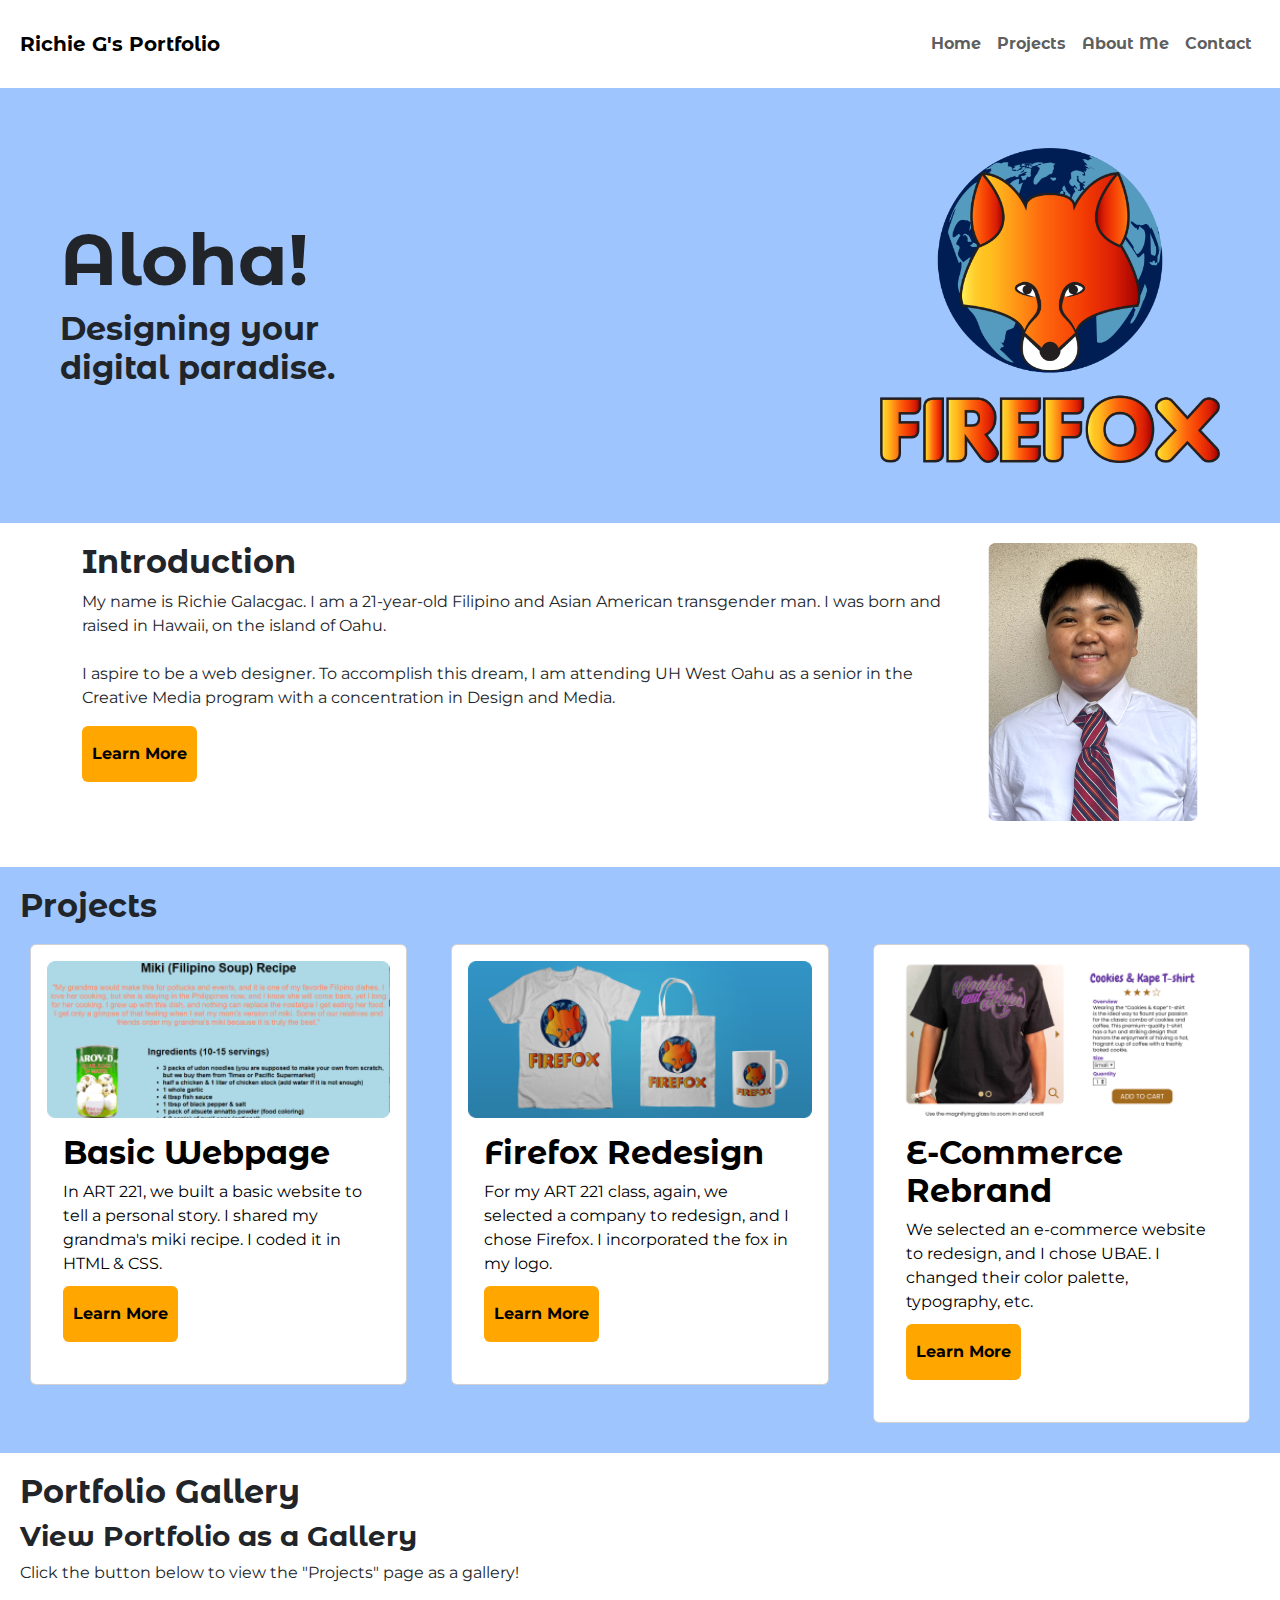
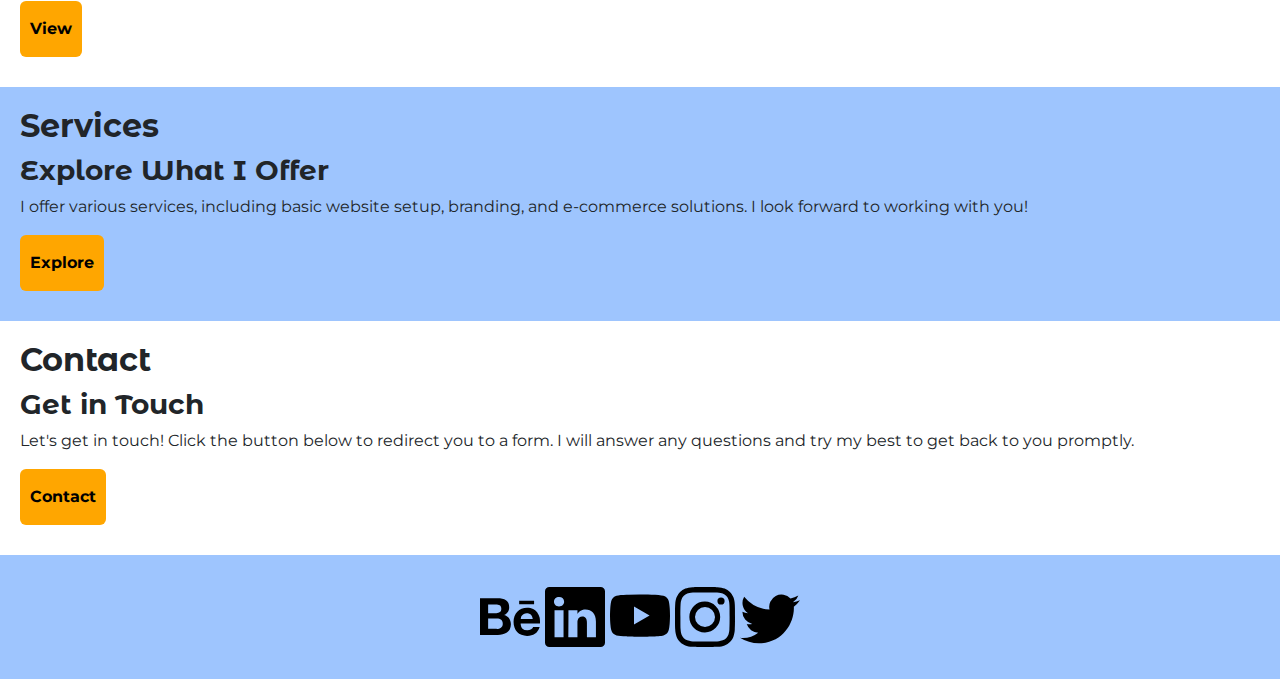
==== index.html @ 070bb471 "Initial commit" ====
<!DOCTYPE html>
<html lang="en">

<head>
    <!-- REQUIRED: Meta Tags -->
    <meta charset="UTF-8">
    <meta name="viewport" content="width=device-width, initial-scale=1.0">

    <!-- REQUIRED: Page Title -->
    <title>Richie's Portfolio</title>

    <!-- REQUIRED: Bootstrap CSS -->
    <link href="https://cdn.jsdelivr.net/npm/bootstrap@5.3.3/dist/css/bootstrap.min.css" rel="stylesheet"
        integrity="sha384-QWTKZyjpPEjISv5WaRU9OFeRpok6YctnYmDr5pNlyT2bRjXh0JMhjY6hW+ALEwIH" crossorigin="anonymous">

    <!-- REQUIRED: Your Custom CSS-->
    <link rel="stylesheet" href="css/style.css">

    <!-- REQUIRED: Google Font API -->
    <link href="https://fonts.googleapis.com/css2?family=Montserrat+Alternates|Montserrat" rel="stylesheet">
</head>

<body>
    <!-- REQUIRED: Javascript -->
    <script src="https://cdn.jsdelivr.net/npm/bootstrap@5.3.3/dist/js/bootstrap.bundle.min.js"
        integrity="sha384-YvpcrYf0tY3lHB60NNkmXc5s9fDVZLESaAA55NDzOxhy9GkcIdslK1eN7N6jIeHz"
        crossorigin="anonymous"></script>

    <!-- Start of Header Section -->
    <header class="py-3">
        <nav class="navbar navbar-expand-lg">
            <!-- Logo -->
            <a class="navbar-brand" href="index.html">Richie G's Portfolio</a>
            <button class="navbar-toggler" type="button" data-bs-toggle="collapse" data-bs-target="#navbarNav"
                aria-controls="navbarNav" aria-expanded="false" aria-label="Toggle navigation">
                <span class="navbar-toggler-icon"></span>
            </button>
            <div class="collapse navbar-collapse" id="navbarNav">
                <ul class="navbar-nav ms-auto">
                    <!-- Menu Links -->
                    <li class="nav-item"><a class="nav-link" href="index.html">Home</a></li>
                    <li class="nav-item"><a class="nav-link" href="project-detail.html">Projects</a></li>
                    <li class="nav-item"><a class="nav-link" href="#">About Me</a></li>
                    <li class="nav-item"><a class="nav-link" href="#">Contact</a></li>
                </ul>
            </div>
        </nav>
    </header>
    <!-- End of Header Section -->

    <!-- Start of Hero Section -->
    <section class="hero section light-blue">
        <div class="hero-container">
            <div class="hero-text">
                <h1>Aloha!</h1>
                <h2>Designing your <br>
                    digital paradise.</h2>
            </div>
            <img src="images/homepage/Firefox_Logo_Redesign.png" width="340.2" height="315.15"
                alt="Firefox redesign logo with an orange-red gradient fox head and blue globe in the background.">
        </div>
    </section>
    <!-- End of Hero Section -->

    <!-- Start of Introduction Section (Different from About Me page, which goes more into depth of who I am and my experiences.)-->
    <section id="intro" class="section white">
        <div class="container">
            <div class="text-container">
                <h2>Introduction</h2>
                <p>My name is Richie Galacgac. I am a 21-year-old Filipino and Asian American transgender man. I was
                    born and
                    raised in Hawaii, on the island of Oahu.
                    <br> <br>I aspire to be a web designer. To accomplish this dream, I am attending UH West Oahu as a
                    senior in
                    the Creative Media program with a concentration in Design and Media.
                </p>
                <a class="btn btn-primary" href="">Learn More</a>
            </div>
            <p><img src="images/homepage/richie.png" class="intro-image" alt="Richie Galacgac"></p>
        </div>
    </section>
    <!-- End of Introduction Section -->

    <!-- Start of Projects Section -->
    <section id="projects" class="section light-blue">
        <h2>Projects</h2>
        <div class="project-cards">
            <!-- Start of 1st Clickable Card Example with Button -->
            <div class="row">
                <div class="col-12 col-md-6 col-lg-4">
                    <a href="project-detail.html" class="no-underline">
                        <div class="card">
                            <img src="images/homepage/Basic_Webpage.png" class="card-img-top"
                                alt="Screenshot of a basic blue webpage with an orange quote and simple miki recipe with ingredients and steps in black.">
                            <div class="card-body">
                                <h2 class="card-title">Basic Webpage</h2>
                                <p class="card-text">In ART 221, we built a basic website to tell a personal story. I
                                    shared my
                                    grandma's miki recipe. I coded it in HTML & CSS.</p>
                                <div class="button-container"><a href="project-detail.html"
                                        class="btn btn-primary">Learn More</a></div>
                            </div>
                        </div>
                    </a>
                </div>
                <!-- End of 1st Clickable Card Example with Button -->

                <!-- Start of 2nd Clickable Card Example with Button -->
                <div class="col-12 col-md-6 col-lg-4">
                    <a href="project-detail.html" class="no-underline">
                        <div class="card">
                            <img src="images/homepage/Firefox_Redesign.png" class="card-img-top"
                                alt="Mockups of a white t-shirt, tote bag, and mug with the redesigned Firefox logo on them and blue background.">
                            <div class="card-body">
                                <h2 class="card-title">Firefox Redesign</h2>
                                <p class="card-text">For my ART 221 class, again, we selected a company to redesign, and
                                    I chose
                                    Firefox. I incorporated the fox in my logo.</p>
                                <div class="button-container">
                                    <a href="project-detail.html" class="btn btn-primary">Learn More</a>
                                </div>
                            </div>
                        </div>
                    </a>
                </div>
                <!-- End of 2nd Clickable Card Example with Button -->

                <!-- Start of 3rd Clickable Card Example with Button -->
                <div class="col-12 col-md-6 col-lg-4">
                    <a href="project-detail.html" class="no-underline">
                        <div class="card">
                            <img src="images/homepage/E-commerce_Rebrand.png" class="card-img-top"
                                alt="Screenshot of the UBAE e-commerce website rebrand of the Cookies & Kape T-shirt product with a description, utilities (stepper count), and 'add to cart' button.">
                            <div class="card-body">
                                <h2 class="card-title">E-Commerce Rebrand</h2>
                                <p class="card-text">We selected an e-commerce website to redesign, and I chose UBAE. I
                                    changed
                                    their color palette, typography, etc.</p>
                                <div class="button-container">
                                    <a href="project-detail.html" class="btn btn-primary">Learn More</a>
                                </div>
                            </div>
                        </div>
                    </a>
                </div>
            </div>
        </div>
        <!-- End of 3rd Clickable Card Example with Button -->


    </section>
    <!-- End of Projects Section -->

    <!-- Start of Portfolio Gallery Section -->
    <section class="gallery section white">
        <h2>Portfolio Gallery</h2>
        <h3>View Portfolio as a Gallery</h3>
        <p>Click the button below to view the "Projects" page as a gallery!</p>
        <a class="btn btn-primary" href="">View</a>
    </section>
    <!-- End of Portfolio Gallery Section -->

    <!-- Start of Services Section -->
    <section class="services section light-blue">
        <h2>Services</h2>
        <h3>Explore What I Offer</h3>
        <p>I offer various services, including basic website setup, branding, and e-commerce solutions. I look forward
            to working with you!</p>
        <a class="btn btn-primary" href="">Explore</a>
    </section>
    <!-- End of Services Section -->

    <!-- Start of Contact Section -->
    <section class="contact section">
        <h2>Contact</h2>
        <h3>Get in Touch</h3>
        <p>Let's get in touch! Click the button below to redirect you to a form. I will answer any questions and try my
            best to get back to you promptly.</p>
        <a class="btn btn-primary" href="mailto:richiel@hawaii.edu">Contact</a>
    </section>
    <!-- End of Contact Section -->

    <!-- Start of Footer -->
    <footer>
        <!-- Behance Icon -->
        <a href="https://www.behance.net/richiegalacgac" class="no-underline" target="_blank">
            <svg xmlns="http://www.w3.org/2000/svg" width="60" height="60" fill="currentColor" class="bi bi-behance"
                viewBox="0 0 16 16">
                <path
                    d="M4.654 3c.461 0 .887.035 1.278.14.39.07.711.216.996.391s.497.426.641.747c.14.32.216.711.216 1.137 0 .496-.106.922-.356 1.242-.215.32-.566.606-.997.817.606.176 1.067.496 1.348.922s.461.957.461 1.563c0 .496-.105.922-.285 1.278a2.3 2.3 0 0 1-.782.887c-.32.215-.711.39-1.137.496a5.3 5.3 0 0 1-1.278.176L0 12.803V3zm-.285 3.978c.39 0 .71-.105.957-.285.246-.18.355-.497.355-.887 0-.216-.035-.426-.105-.567a1 1 0 0 0-.32-.355 1.8 1.8 0 0 0-.461-.176c-.176-.035-.356-.035-.567-.035H2.17v2.31c0-.005 2.2-.005 2.2-.005zm.105 4.193c.215 0 .426-.035.606-.07.176-.035.356-.106.496-.216s.25-.215.356-.39c.07-.176.14-.391.14-.641 0-.496-.14-.852-.426-1.102-.285-.215-.676-.32-1.137-.32H2.17v2.734h2.305zm6.858-.035q.428.427 1.278.426c.39 0 .746-.106 1.032-.286q.426-.32.53-.64h1.74c-.286.851-.712 1.457-1.278 1.848-.566.355-1.243.566-2.06.566a4.1 4.1 0 0 1-1.527-.285 2.8 2.8 0 0 1-1.137-.782 2.85 2.85 0 0 1-.712-1.172c-.175-.461-.25-.957-.25-1.528 0-.531.07-1.032.25-1.493.18-.46.426-.852.747-1.207.32-.32.711-.606 1.137-.782a4 4 0 0 1 1.493-.285c.606 0 1.137.105 1.598.355.46.25.817.532 1.102.958.285.39.496.851.641 1.348.07.496.105.996.07 1.563h-5.15c0 .58.21 1.11.496 1.396m2.24-3.732c-.25-.25-.642-.391-1.103-.391-.32 0-.566.07-.781.176s-.356.25-.496.39a.96.96 0 0 0-.25.497c-.036.175-.07.32-.07.46h3.196c-.07-.526-.25-.882-.497-1.132zm-3.127-3.728h3.978v.957h-3.978z" />
            </svg>
        </a>

        <!-- Linkedin Icon  -->
        <a href="https://www.linkedin.com/in/richie-galacgac/" class="no-underline" target="_blank">
            <svg xmlns="http://www.w3.org/2000/svg" width="60" height="60" fill="currentColor" class="bi bi-linkedin"
                viewBox="0 0 16 16">
                <path
                    d="M0 1.146C0 .513.526 0 1.175 0h13.65C15.474 0 16 .513 16 1.146v13.708c0 .633-.526 1.146-1.175 1.146H1.175C.526 16 0 15.487 0 14.854zm4.943 12.248V6.169H2.542v7.225zm-1.2-8.212c.837 0 1.358-.554 1.358-1.248-.015-.709-.52-1.248-1.342-1.248S2.4 3.226 2.4 3.934c0 .694.521 1.248 1.327 1.248zm4.908 8.212V9.359c0-.216.016-.432.08-.586.173-.431.568-.878 1.232-.878.869 0 1.216.662 1.216 1.634v3.865h2.401V9.25c0-2.22-1.184-3.252-2.764-3.252-1.274 0-1.845.7-2.165 1.193v.025h-.016l.016-.025V6.169h-2.4c.03.678 0 7.225 0 7.225z" />
            </svg>
        </a>

        <!-- YouTube Icon -->
        <a href="https://www.youtube.com/@richiegalacgac" class="no-underline" target="_blank">
            <svg xmlns="http://www.w3.org/2000/svg" width="60" height="60" fill="currentColor" class="bi bi-youtube"
                viewBox="0 0 16 16">
                <path
                    d="M8.051 1.999h.089c.822.003 4.987.033 6.11.335a2.01 2.01 0 0 1 1.415 1.42c.101.38.172.883.22 1.402l.01.104.022.26.008.104c.065.914.073 1.77.074 1.957v.075c-.001.194-.01 1.108-.082 2.06l-.008.105-.009.104c-.05.572-.124 1.14-.235 1.558a2.01 2.01 0 0 1-1.415 1.42c-1.16.312-5.569.334-6.18.335h-.142c-.309 0-1.587-.006-2.927-.052l-.17-.006-.087-.004-.171-.007-.171-.007c-1.11-.049-2.167-.128-2.654-.26a2.01 2.01 0 0 1-1.415-1.419c-.111-.417-.185-.986-.235-1.558L.09 9.82l-.008-.104A31 31 0 0 1 0 7.68v-.123c.002-.215.01-.958.064-1.778l.007-.103.003-.052.008-.104.022-.26.01-.104c.048-.519.119-1.023.22-1.402a2.01 2.01 0 0 1 1.415-1.42c.487-.13 1.544-.21 2.654-.26l.17-.007.172-.006.086-.003.171-.007A100 100 0 0 1 7.858 2zM6.4 5.209v4.818l4.157-2.408z" />
            </svg>
        </a>

        <!-- Instagram Icon -->
        <a href="https://www.instagram.com/richiegalactic" class="no-underline" target="_blank">
            <svg xmlns="http://www.w3.org/2000/svg" width="60" height="60" fill="currentColor" class="bi bi-instagram"
                viewBox="0 0 16 16">
                <path
                    d="M8 0C5.829 0 5.556.01 4.703.048 3.85.088 3.269.222 2.76.42a3.9 3.9 0 0 0-1.417.923A3.9 3.9 0 0 0 .42 2.76C.222 3.268.087 3.85.048 4.7.01 5.555 0 5.827 0 8.001c0 2.172.01 2.444.048 3.297.04.852.174 1.433.372 1.942.205.526.478.972.923 1.417.444.445.89.719 1.416.923.51.198 1.09.333 1.942.372C5.555 15.99 5.827 16 8 16s2.444-.01 3.298-.048c.851-.04 1.434-.174 1.943-.372a3.9 3.9 0 0 0 1.416-.923c.445-.445.718-.891.923-1.417.197-.509.332-1.09.372-1.942C15.99 10.445 16 10.173 16 8s-.01-2.445-.048-3.299c-.04-.851-.175-1.433-.372-1.941a3.9 3.9 0 0 0-.923-1.417A3.9 3.9 0 0 0 13.24.42c-.51-.198-1.092-.333-1.943-.372C10.443.01 10.172 0 7.998 0zm-.717 1.442h.718c2.136 0 2.389.007 3.232.046.78.035 1.204.166 1.486.275.373.145.64.319.92.599s.453.546.598.92c.11.281.24.705.275 1.485.039.843.047 1.096.047 3.231s-.008 2.389-.047 3.232c-.035.78-.166 1.203-.275 1.485a2.5 2.5 0 0 1-.599.919c-.28.28-.546.453-.92.598-.28.11-.704.24-1.485.276-.843.038-1.096.047-3.232.047s-2.39-.009-3.233-.047c-.78-.036-1.203-.166-1.485-.276a2.5 2.5 0 0 1-.92-.598 2.5 2.5 0 0 1-.6-.92c-.109-.281-.24-.705-.275-1.485-.038-.843-.046-1.096-.046-3.233s.008-2.388.046-3.231c.036-.78.166-1.204.276-1.486.145-.373.319-.64.599-.92s.546-.453.92-.598c.282-.11.705-.24 1.485-.276.738-.034 1.024-.044 2.515-.045zm4.988 1.328a.96.96 0 1 0 0 1.92.96.96 0 0 0 0-1.92m-4.27 1.122a4.109 4.109 0 1 0 0 8.217 4.109 4.109 0 0 0 0-8.217m0 1.441a2.667 2.667 0 1 1 0 5.334 2.667 2.667 0 0 1 0-5.334" />
            </svg>
        </a>

        <!-- Twitter Icon -->
        <a href="https://x.com/RichieJunior25" class="no-underline" target="_blank">
            <svg xmlns="http://www.w3.org/2000/svg" width="60" height="60" fill="currentColor" class="bi bi-twitter"
                viewBox="0 0 16 16">
                <path
                    d="M5.026 15c6.038 0 9.341-5.003 9.341-9.334q.002-.211-.006-.422A6.7 6.7 0 0 0 16 3.542a6.7 6.7 0 0 1-1.889.518 3.3 3.3 0 0 0 1.447-1.817 6.5 6.5 0 0 1-2.087.793A3.286 3.286 0 0 0 7.875 6.03a9.32 9.32 0 0 1-6.767-3.429 3.29 3.29 0 0 0 1.018 4.382A3.3 3.3 0 0 1 .64 6.575v.045a3.29 3.29 0 0 0 2.632 3.218 3.2 3.2 0 0 1-.865.115 3 3 0 0 1-.614-.057 3.28 3.28 0 0 0 3.067 2.277A6.6 6.6 0 0 1 .78 13.58a6 6 0 0 1-.78-.045A9.34 9.34 0 0 0 5.026 15" />
            </svg>
        </a>
    </footer>
    <!-- End of Footer -->

</body>

</html>
---- css/style.css ----
header {
  padding: 20px;
}

h1 {
  font-family: 'Montserrat Alternates', serif;
  font-size: 72px;
  font-weight: bold;
}

h2 {
  font-family: 'Montserrat Alternates', serif;
  font-size: 32px;
  font-weight: bold;
}

h3 {
  font-family: 'Montserrat Alternates', serif;
  font-size: 28px;
  font-weight: bold;
}

p {
  font-family: 'Montserrat', serif;
  font-size: 16px;
}

footer {
  background-color: #9ec5fe;
  text-align: center;
  padding: 32px;
}

.section {
  padding: 20px;
  text-align: left;
}

/* Alternating light blue and white background colors for each section */
.light-blue {
  background-color: #9ec5fe;
}

.white {
  background-color: #ffffff;
}

/* Header Properties */
.py-3 {
  font-family: 'Montserrat Alternates', serif;
  font-size: 16px;
  font-weight: bold;
}

/* Hero Section Divisions w/ Flex Box */
.hero-container {
  display: flex;
  align-items: center;
  padding: 40px;
}

.hero-text {
  max-width: 500px;
  /* Limit text width */
}

.hero-container img {
  max-width: 340.2px;
  margin-left: auto;
  /* Space between text and image */
}

/* Introduction Section */
#intro {
  padding: 20px;
  margin-bottom: 10px;
}

.container {
  display: flex;
  /* Use flexbox for horizontal layout */
  align-items: flex-start;
  /* Align items to the top */
}

.text-container {
  margin-right: 20px;
  /* Space between text and image */
}

.intro-image {
  max-width: 300px;
  /* Control the image size */
  height: auto;
  /* Maintain aspect ratio */
}

/* Project Section & Cards */
.project-cards {
  display: flex;
  justify-content: space-between;
  flex-wrap: wrap;
}

.card {
  flex: 1;
  /* Allow cards to grow */
  margin: 10px;
  /* Space between cards */
  padding: 16px;
  border-radius: 6px;
  background-color: white;
}

/* Learn More Buttons */
.button-container {
  display: flex;
  /* Use flexbox */
  flex-direction: column;
  /* Stack buttons vertically */
  align-items: flex-start;
  /* Align buttons to the start (left) */
  margin-top: 10px;
  /* Space above the buttons */
}

.btn {
  margin-bottom: 10px;
  /* Space between buttons */
}

/* Removes underline from project cards */
.no-underline {
  color: black;
  text-decoration: none;
}

/* Primary Button States */
.btn-primary {
  background-color: #FFA600;
  /* Orange */
  font-family: 'Montserrat', serif;
  border: none;
  border-radius: 6px;
  color: black;
  padding: 16px 10px;
  text-align: center;
  text-decoration: none;
  display: inline-block;
  font-weight: bold;
  font-size: 16px;
}

.btn-primary:hover {
  background-color: #FFC04C;
  /* Light Orange */
  color: black;
}

.btn-primary:active {
  background-color: #9E6700 !important;
  /* Dark Orange */
  color: black
}
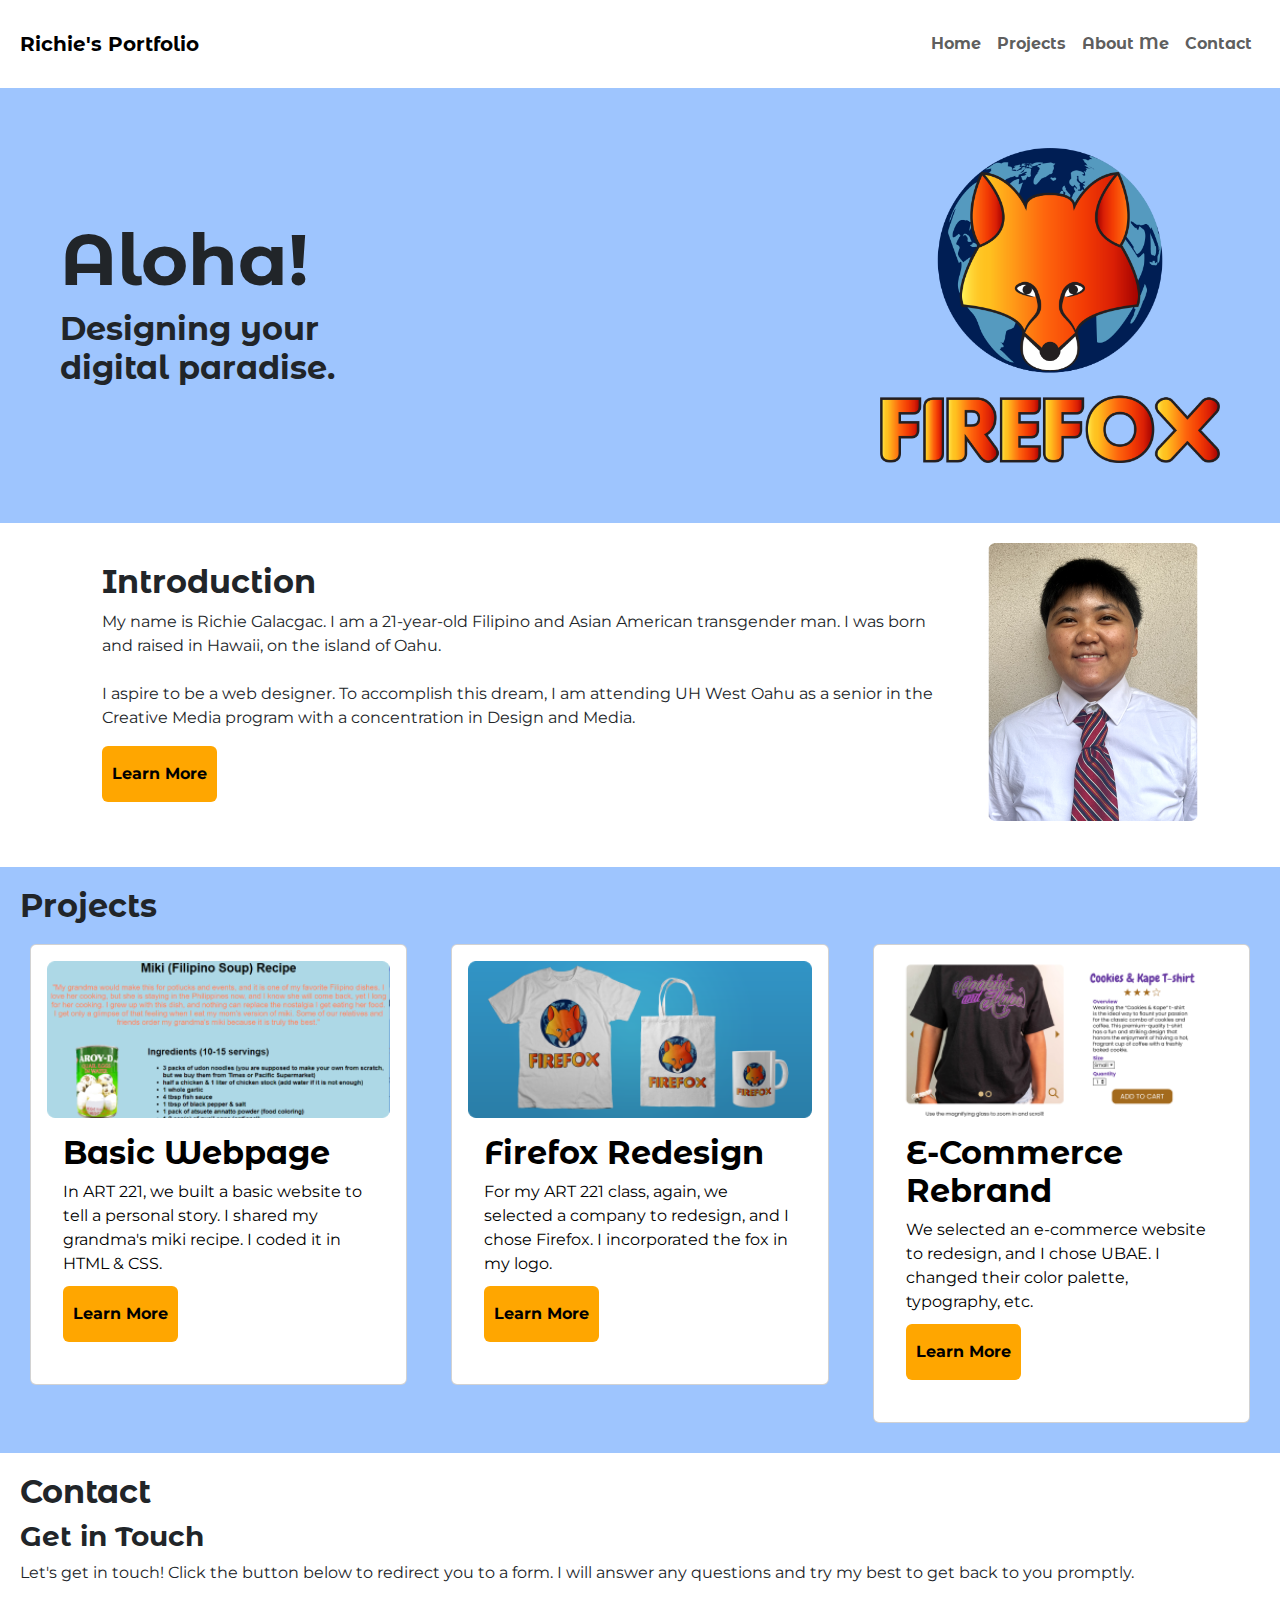
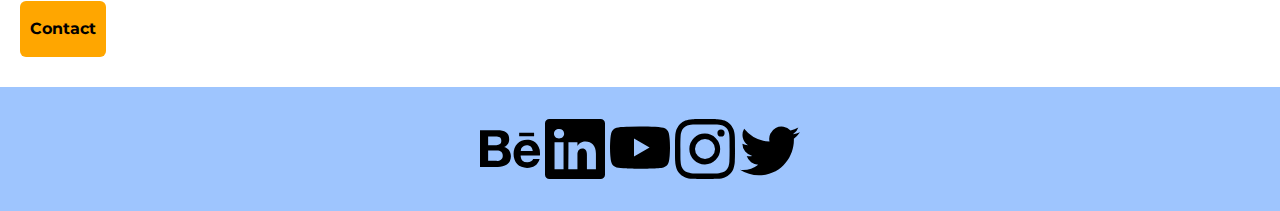
==== commit ea948ba3: "Fourth commit" ====
--- a/index.html
+++ b/index.html
@@ -30,7 +30,7 @@
     <header class="py-3">
         <nav class="navbar navbar-expand-lg">
             <!-- Logo -->
-            <a class="navbar-brand" href="index.html">Richie G's Portfolio</a>
+            <a class="navbar-brand" href="index.html">Richie's Portfolio</a>
             <button class="navbar-toggler" type="button" data-bs-toggle="collapse" data-bs-target="#navbarNav"
                 aria-controls="navbarNav" aria-expanded="false" aria-label="Toggle navigation">
                 <span class="navbar-toggler-icon"></span>
@@ -40,8 +40,8 @@
                     <!-- Menu Links -->
                     <li class="nav-item"><a class="nav-link" href="index.html">Home</a></li>
                     <li class="nav-item"><a class="nav-link" href="project-detail.html">Projects</a></li>
-                    <li class="nav-item"><a class="nav-link" href="#">About Me</a></li>
-                    <li class="nav-item"><a class="nav-link" href="#">Contact</a></li>
+                    <li class="nav-item"><a class="nav-link" href="about-me.html">About Me</a></li>
+                    <li class="nav-item"><a class="nav-link" href="contact.html">Contact</a></li>
                 </ul>
             </div>
         </nav>
@@ -56,8 +56,10 @@
                 <h2>Designing your <br>
                     digital paradise.</h2>
             </div>
-            <img src="images/homepage/Firefox_Logo_Redesign.png" width="340.2" height="315.15"
-                alt="Firefox redesign logo with an orange-red gradient fox head and blue globe in the background.">
+            <div class="hero-image">
+                <img src="images/homepage/Firefox_Logo_Redesign.png" width="340.2" height="315.15"
+                    alt="Firefox redesign logo with an orange-red gradient fox head and blue globe in the background.">
+            </div>
         </div>
     </section>
     <!-- End of Hero Section -->
@@ -151,37 +153,18 @@
     </section>
     <!-- End of Projects Section -->
 
-    <!-- Start of Portfolio Gallery Section -->
-    <section class="gallery section white">
-        <h2>Portfolio Gallery</h2>
-        <h3>View Portfolio as a Gallery</h3>
-        <p>Click the button below to view the "Projects" page as a gallery!</p>
-        <a class="btn btn-primary" href="">View</a>
-    </section>
-    <!-- End of Portfolio Gallery Section -->
-
-    <!-- Start of Services Section -->
-    <section class="services section light-blue">
-        <h2>Services</h2>
-        <h3>Explore What I Offer</h3>
-        <p>I offer various services, including basic website setup, branding, and e-commerce solutions. I look forward
-            to working with you!</p>
-        <a class="btn btn-primary" href="">Explore</a>
-    </section>
-    <!-- End of Services Section -->
-
     <!-- Start of Contact Section -->
     <section class="contact section">
         <h2>Contact</h2>
         <h3>Get in Touch</h3>
         <p>Let's get in touch! Click the button below to redirect you to a form. I will answer any questions and try my
             best to get back to you promptly.</p>
-        <a class="btn btn-primary" href="mailto:richiel@hawaii.edu">Contact</a>
+        <a class="btn btn-primary" href="contact.html">Contact</a>
     </section>
     <!-- End of Contact Section -->
 
     <!-- Start of Footer -->
-    <footer>
+    <footer class="light-blue">
         <!-- Behance Icon -->
         <a href="https://www.behance.net/richiegalacgac" class="no-underline" target="_blank">
             <svg xmlns="http://www.w3.org/2000/svg" width="60" height="60" fill="currentColor" class="bi bi-behance"
--- a/css/style.css
+++ b/css/style.css
@@ -1,3 +1,4 @@
+/* General Styles */
 header {
   padding: 20px;
 }
@@ -23,6 +24,11 @@
 p {
   font-family: 'Montserrat', serif;
   font-size: 16px;
+}
+
+section {
+  margin: 0;
+  padding: 20px;
 }
 
 footer {
@@ -31,12 +37,12 @@
   padding: 32px;
 }
 
+/* Alternating light blue and white background colors for each section */
 .section {
   padding: 20px;
   text-align: left;
 }
 
-/* Alternating light blue and white background colors for each section */
 .light-blue {
   background-color: #9ec5fe;
 }
@@ -64,10 +70,12 @@
   /* Limit text width */
 }
 
-.hero-container img {
+.hero-image {
   max-width: 340.2px;
   margin-left: auto;
   /* Space between text and image */
+  width: 100%;
+  height: auto;
 }
 
 /* Introduction Section */
@@ -83,9 +91,19 @@
   /* Align items to the top */
 }
 
-.text-container {
+.text {
+  flex: 1;
   margin-right: 20px;
-  /* Space between text and image */
+}
+
+.image {
+  flex: 0 0 600px;
+  /* Fixed width for the image */
+}
+
+img {
+  max-width: 100%;
+  height: auto;
 }
 
 .intro-image {
@@ -93,9 +111,54 @@
   /* Control the image size */
   height: auto;
   /* Maintain aspect ratio */
+  margin-left: auto;
+}
+
+
+/* Media Rules */
+@media (max-width: 600px) {
+  .container {
+    flex-direction: column;
+    /* Stack on mobile */
+    align-items: flex-start;
+    /* Left align */
+  }
+
+  .text {
+    margin-right: 0;
+    /* Remove margin */
+  }
+
+  .image {
+    margin-top: 10px;
+    /* Space above the image */
+  }
+
+  .image-grid {
+    grid-template-columns: 1fr;
+  }
+
+  .long {
+    height: auto;
+  }
+
+  .hero-container {
+    flex-direction: column;
+    align-items: flex-start;
+  }
+
+  .hero-image {
+    margin-left: 0;
+    margin-top: 32px;
+  }
 }
 
 /* Project Section & Cards */
+#project-detail {
+  padding: 20px;
+  margin: 0
+}
+
 .project-cards {
   display: flex;
   justify-content: space-between;
@@ -112,6 +175,45 @@
   background-color: white;
 }
 
+/* Three-Image Grid for Firefox Redesign Section */
+.project-detail {
+  display: flex;
+  /* Use flexbox for layout */
+  justify-content: space-between;
+  /* Space between text and grid */
+  align-items: flex-start;
+  /* Align items to the top */
+  padding: 20px;
+  /* Optional padding */
+}
+
+.text-container {
+  flex: 1;
+  /* Allow text container to grow */
+  margin-right: 20px;
+  /* Space between text and grid */
+  padding: 20px;
+}
+
+.image-grid {
+  display: grid;
+  /* Use grid layout for images */
+  grid-template-columns: repeat(2, 1fr);
+  /* Two columns */
+  gap: 10px;
+  /* Space between grid items */
+}
+
+/* Additional styles for grid items */
+.grid-item {
+  overflow: hidden;
+}
+
+.long {
+  grid-column: span 2;
+  /* Make the long image span both columns */
+}
+
 /* Learn More Buttons */
 .button-container {
   display: flex;
@@ -161,4 +263,55 @@
   background-color: #9E6700 !important;
   /* Dark Orange */
   color: black
+}
+
+/* Contact Form */
+input[type=text],
+select,
+textarea {
+  width: 100%;
+  padding: 12px;
+  border: 1px solid #ccc;
+  border-radius: 4px;
+  box-sizing: border-box;
+  margin-top: 6px;
+  margin-bottom: 16px;
+  resize: vertical;
+}
+
+input[type=submit] {
+  background-color: #FFA600;
+  /* Orange */
+  font-family: 'Montserrat', serif;
+  border: none;
+  border-radius: 6px;
+  color: black;
+  padding: 16px 10px;
+  text-align: center;
+  text-decoration: none;
+  display: inline-block;
+  font-weight: bold;
+  font-size: 16px;
+  cursor: pointer;
+}
+
+input[type=submit]:hover {
+  background-color: #FFC04C;
+  /* Light Orange */
+  color: black;
+}
+
+#container {
+  padding: 20px;
+}
+
+.contact-container {
+  border-radius: 5px;
+  background-color: #f2f2f2;
+  padding: 20px;
+}
+
+/* Red Required Asterisks */
+.red {
+  color: red;
 }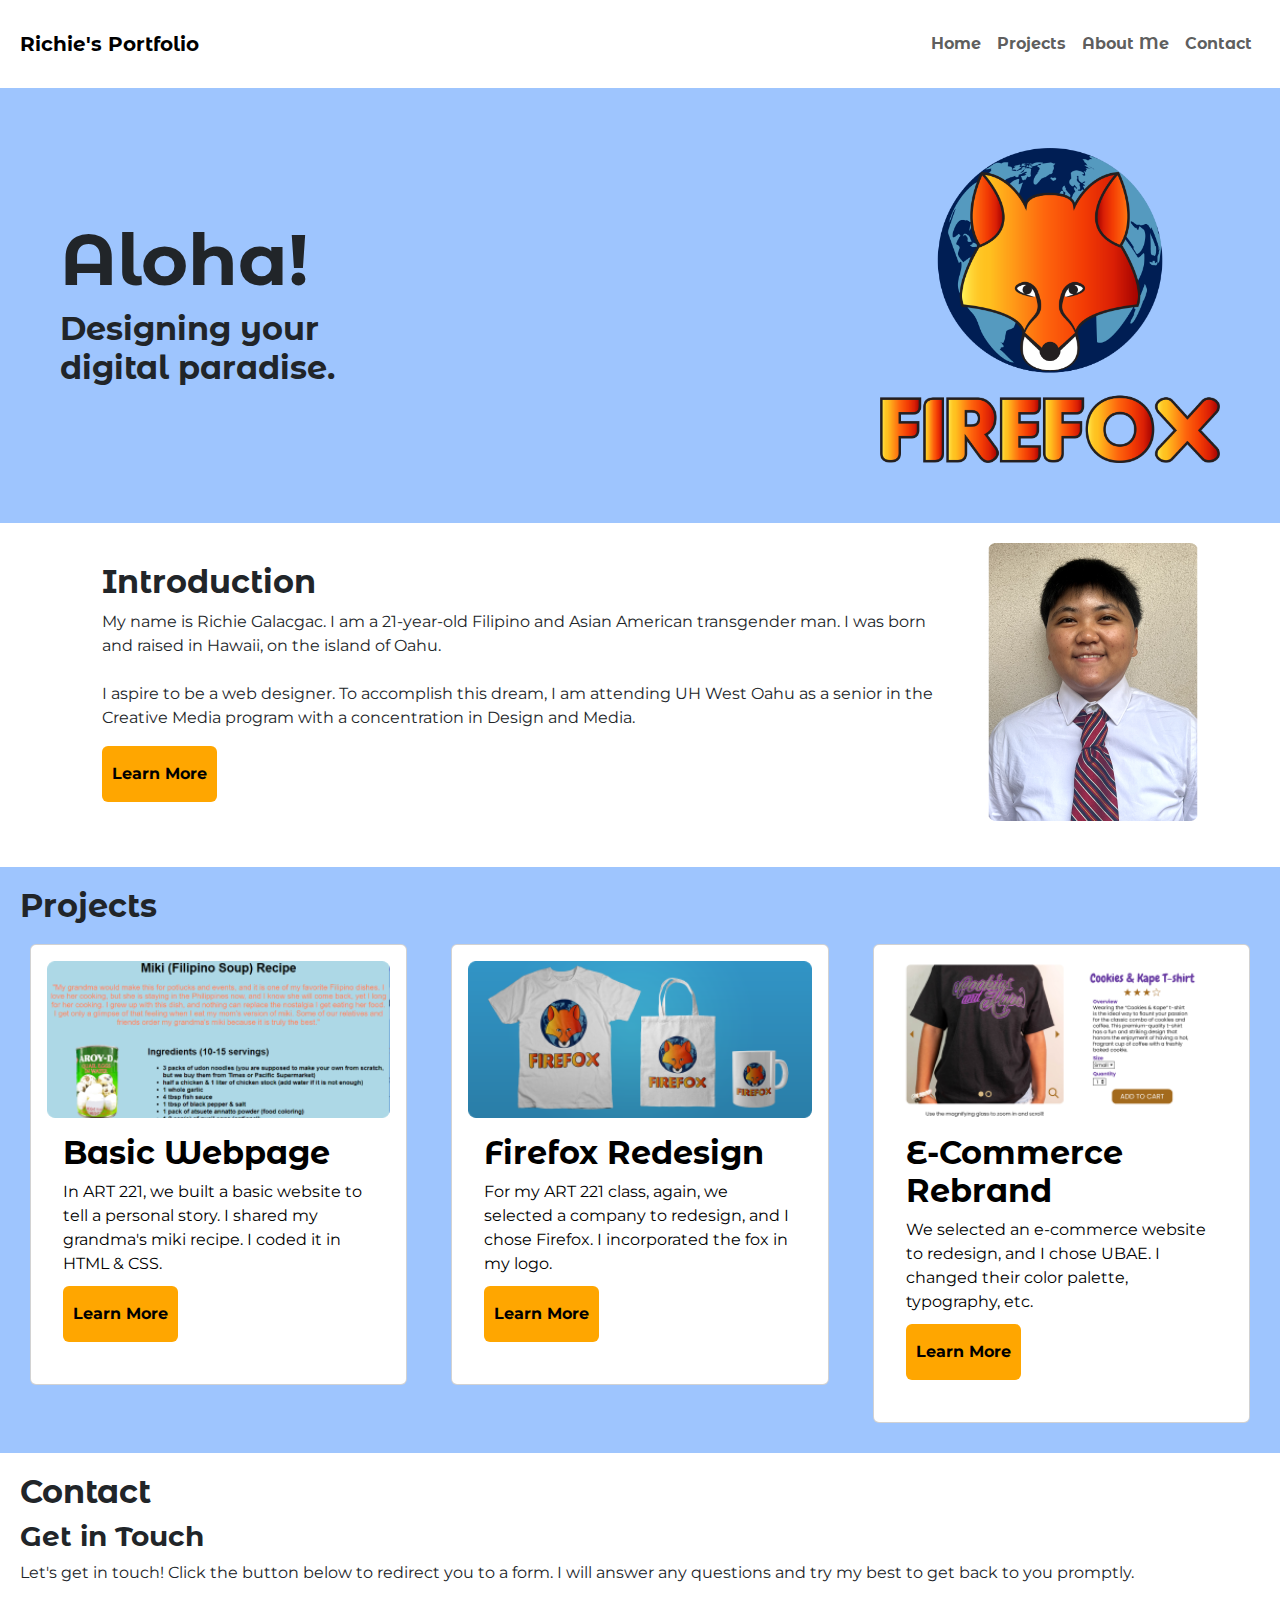
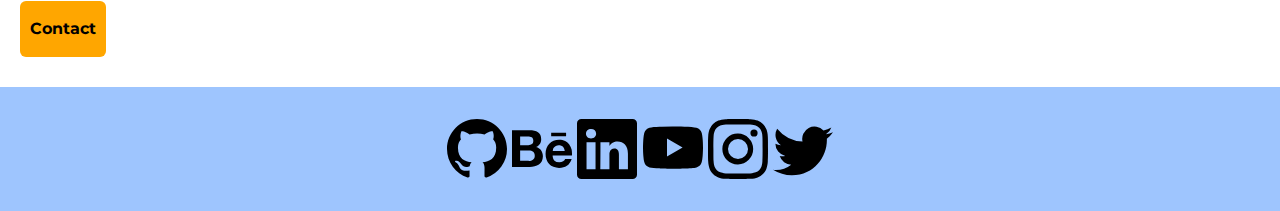
==== commit a7d5fe05: "Seventh commit" ====
--- a/index.html
+++ b/index.html
@@ -76,7 +76,7 @@
                     senior in
                     the Creative Media program with a concentration in Design and Media.
                 </p>
-                <a class="btn btn-primary" href="">Learn More</a>
+                <a class="btn btn-primary" href="about-me.html">Learn More</a>
             </div>
             <p><img src="images/homepage/richie.png" class="intro-image" alt="Richie Galacgac"></p>
         </div>
@@ -165,6 +165,15 @@
 
     <!-- Start of Footer -->
     <footer class="light-blue">
+        <!-- GitHub Icon -->
+        <a href="https://github.com/defunktbot2" class="no-underline">
+            <svg xmlns="http://www.w3.org/2000/svg" width="60" height="60" fill="currentColor" class="bi bi-github"
+                viewBox="0 0 16 16">
+                <path
+                    d="M8 0C3.58 0 0 3.58 0 8c0 3.54 2.29 6.53 5.47 7.59.4.07.55-.17.55-.38 0-.19-.01-.82-.01-1.49-2.01.37-2.53-.49-2.69-.94-.09-.23-.48-.94-.82-1.13-.28-.15-.68-.52-.01-.53.63-.01 1.08.58 1.23.82.72 1.21 1.87.87 2.33.66.07-.52.28-.87.51-1.07-1.78-.2-3.64-.89-3.64-3.95 0-.87.31-1.59.82-2.15-.08-.2-.36-1.02.08-2.12 0 0 .67-.21 2.2.82.64-.18 1.32-.27 2-.27s1.36.09 2 .27c1.53-1.04 2.2-.82 2.2-.82.44 1.1.16 1.92.08 2.12.51.56.82 1.27.82 2.15 0 3.07-1.87 3.75-3.65 3.95.29.25.54.73.54 1.48 0 1.07-.01 1.93-.01 2.2 0 .21.15.46.55.38A8.01 8.01 0 0 0 16 8c0-4.42-3.58-8-8-8" />
+            </svg>
+        </a>
+        
         <!-- Behance Icon -->
         <a href="https://www.behance.net/richiegalacgac" class="no-underline" target="_blank">
             <svg xmlns="http://www.w3.org/2000/svg" width="60" height="60" fill="currentColor" class="bi bi-behance"
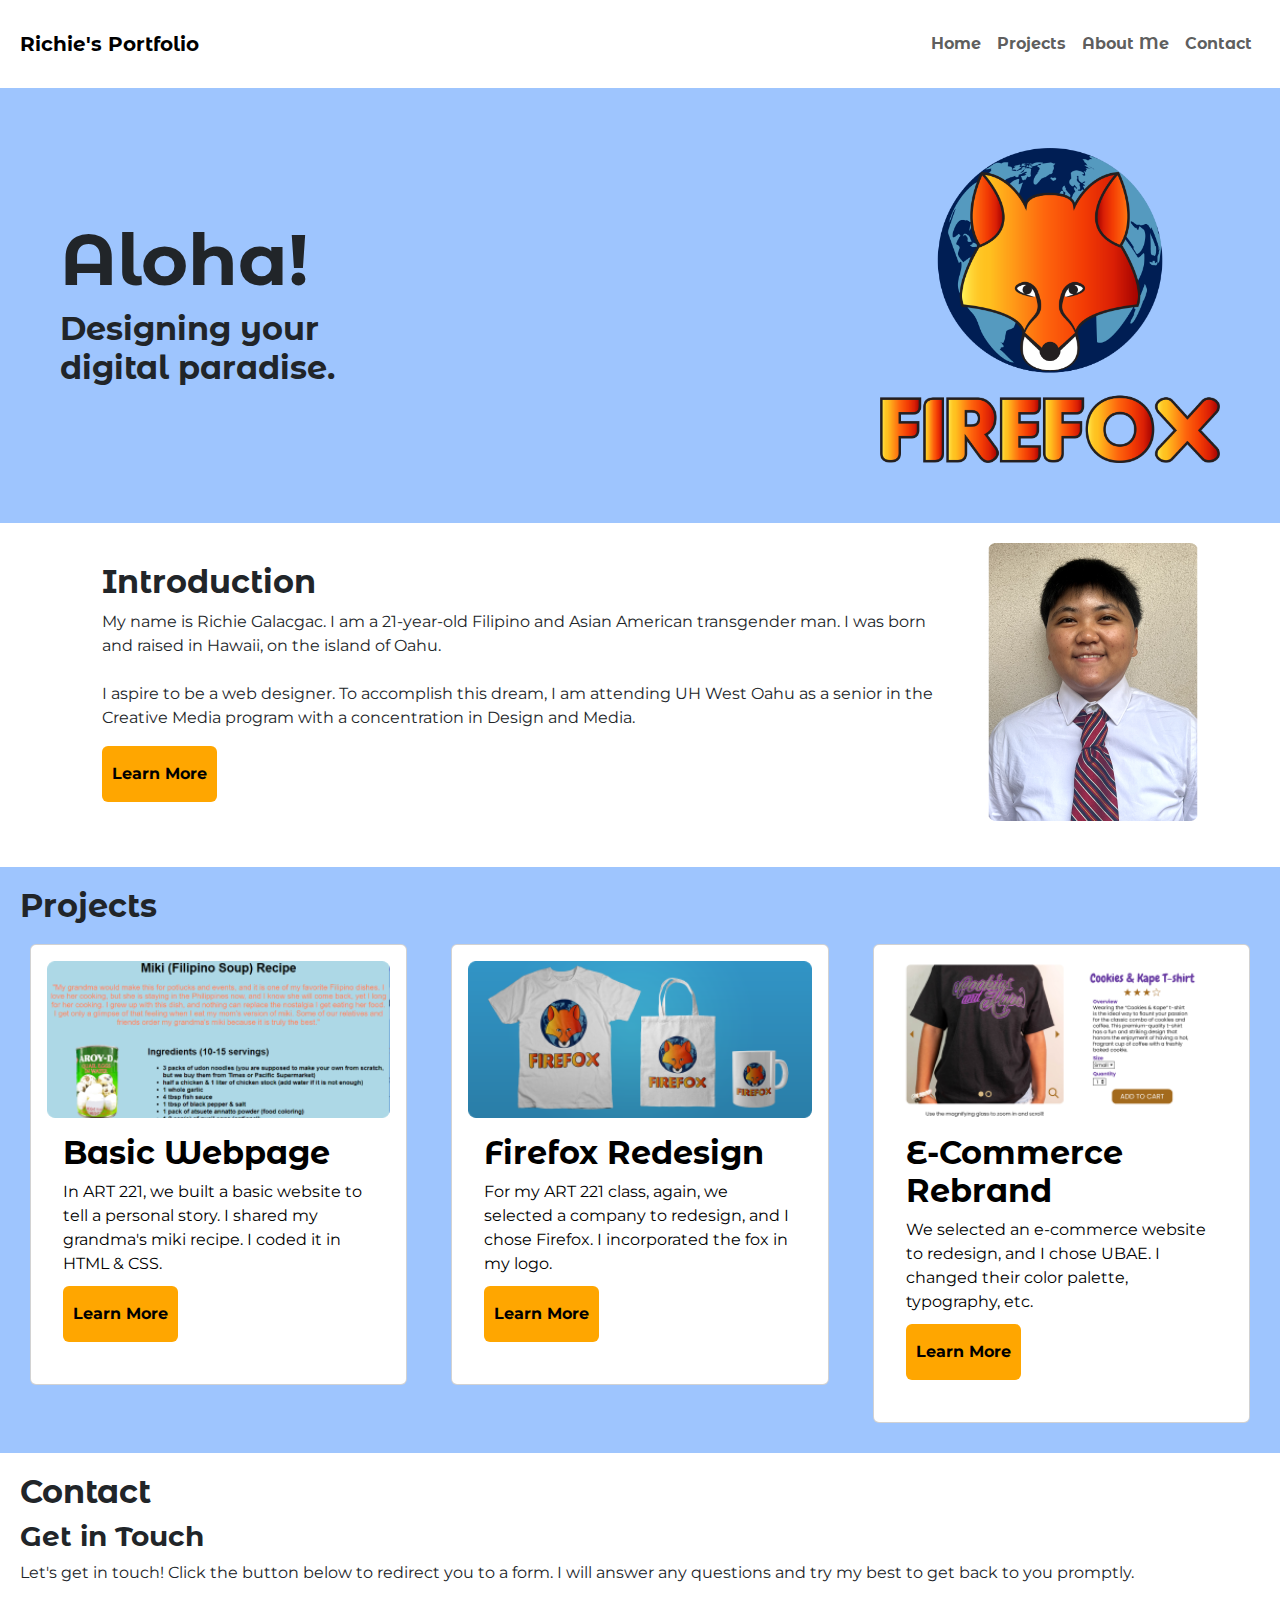
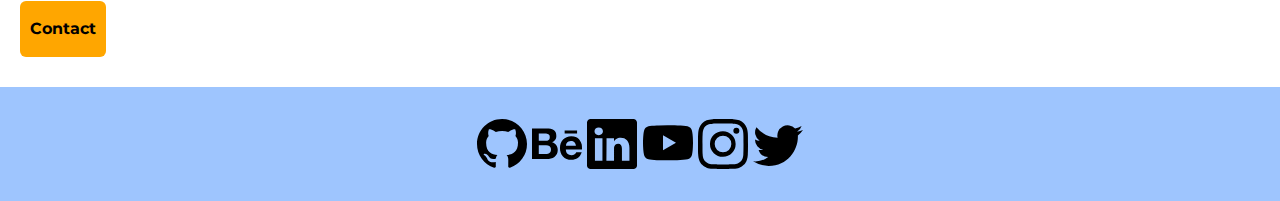
==== commit 051bcbff: "Eighth commit" ====
--- a/index.html
+++ b/index.html
@@ -17,7 +17,8 @@
     <link rel="stylesheet" href="css/style.css">
 
     <!-- REQUIRED: Google Font API -->
-    <link href="https://fonts.googleapis.com/css2?family=Montserrat+Alternates|Montserrat" rel="stylesheet">
+    <!-- <link href="https://fonts.googleapis.com/css2?family=Montserrat+Alternates|Montserrat" rel="stylesheet"> -->
+    <link href="https://fonts.googleapis.com/css2?family=Montserrat:wght@400;700&family=Montserrat+Alternates:wght@400;700&display=swap" rel="stylesheet">
 </head>
 
 <body>
@@ -167,7 +168,7 @@
     <footer class="light-blue">
         <!-- GitHub Icon -->
         <a href="https://github.com/defunktbot2" class="no-underline">
-            <svg xmlns="http://www.w3.org/2000/svg" width="60" height="60" fill="currentColor" class="bi bi-github"
+            <svg xmlns="http://www.w3.org/2000/svg" width="50" height="50" fill="currentColor" class="bi bi-github"
                 viewBox="0 0 16 16">
                 <path
                     d="M8 0C3.58 0 0 3.58 0 8c0 3.54 2.29 6.53 5.47 7.59.4.07.55-.17.55-.38 0-.19-.01-.82-.01-1.49-2.01.37-2.53-.49-2.69-.94-.09-.23-.48-.94-.82-1.13-.28-.15-.68-.52-.01-.53.63-.01 1.08.58 1.23.82.72 1.21 1.87.87 2.33.66.07-.52.28-.87.51-1.07-1.78-.2-3.64-.89-3.64-3.95 0-.87.31-1.59.82-2.15-.08-.2-.36-1.02.08-2.12 0 0 .67-.21 2.2.82.64-.18 1.32-.27 2-.27s1.36.09 2 .27c1.53-1.04 2.2-.82 2.2-.82.44 1.1.16 1.92.08 2.12.51.56.82 1.27.82 2.15 0 3.07-1.87 3.75-3.65 3.95.29.25.54.73.54 1.48 0 1.07-.01 1.93-.01 2.2 0 .21.15.46.55.38A8.01 8.01 0 0 0 16 8c0-4.42-3.58-8-8-8" />
@@ -176,7 +177,7 @@
         
         <!-- Behance Icon -->
         <a href="https://www.behance.net/richiegalacgac" class="no-underline" target="_blank">
-            <svg xmlns="http://www.w3.org/2000/svg" width="60" height="60" fill="currentColor" class="bi bi-behance"
+            <svg xmlns="http://www.w3.org/2000/svg" width="50" height="50" fill="currentColor" class="bi bi-behance"
                 viewBox="0 0 16 16">
                 <path
                     d="M4.654 3c.461 0 .887.035 1.278.14.39.07.711.216.996.391s.497.426.641.747c.14.32.216.711.216 1.137 0 .496-.106.922-.356 1.242-.215.32-.566.606-.997.817.606.176 1.067.496 1.348.922s.461.957.461 1.563c0 .496-.105.922-.285 1.278a2.3 2.3 0 0 1-.782.887c-.32.215-.711.39-1.137.496a5.3 5.3 0 0 1-1.278.176L0 12.803V3zm-.285 3.978c.39 0 .71-.105.957-.285.246-.18.355-.497.355-.887 0-.216-.035-.426-.105-.567a1 1 0 0 0-.32-.355 1.8 1.8 0 0 0-.461-.176c-.176-.035-.356-.035-.567-.035H2.17v2.31c0-.005 2.2-.005 2.2-.005zm.105 4.193c.215 0 .426-.035.606-.07.176-.035.356-.106.496-.216s.25-.215.356-.39c.07-.176.14-.391.14-.641 0-.496-.14-.852-.426-1.102-.285-.215-.676-.32-1.137-.32H2.17v2.734h2.305zm6.858-.035q.428.427 1.278.426c.39 0 .746-.106 1.032-.286q.426-.32.53-.64h1.74c-.286.851-.712 1.457-1.278 1.848-.566.355-1.243.566-2.06.566a4.1 4.1 0 0 1-1.527-.285 2.8 2.8 0 0 1-1.137-.782 2.85 2.85 0 0 1-.712-1.172c-.175-.461-.25-.957-.25-1.528 0-.531.07-1.032.25-1.493.18-.46.426-.852.747-1.207.32-.32.711-.606 1.137-.782a4 4 0 0 1 1.493-.285c.606 0 1.137.105 1.598.355.46.25.817.532 1.102.958.285.39.496.851.641 1.348.07.496.105.996.07 1.563h-5.15c0 .58.21 1.11.496 1.396m2.24-3.732c-.25-.25-.642-.391-1.103-.391-.32 0-.566.07-.781.176s-.356.25-.496.39a.96.96 0 0 0-.25.497c-.036.175-.07.32-.07.46h3.196c-.07-.526-.25-.882-.497-1.132zm-3.127-3.728h3.978v.957h-3.978z" />
@@ -185,7 +186,7 @@
 
         <!-- Linkedin Icon  -->
         <a href="https://www.linkedin.com/in/richie-galacgac/" class="no-underline" target="_blank">
-            <svg xmlns="http://www.w3.org/2000/svg" width="60" height="60" fill="currentColor" class="bi bi-linkedin"
+            <svg xmlns="http://www.w3.org/2000/svg" width="50" height="50" fill="currentColor" class="bi bi-linkedin"
                 viewBox="0 0 16 16">
                 <path
                     d="M0 1.146C0 .513.526 0 1.175 0h13.65C15.474 0 16 .513 16 1.146v13.708c0 .633-.526 1.146-1.175 1.146H1.175C.526 16 0 15.487 0 14.854zm4.943 12.248V6.169H2.542v7.225zm-1.2-8.212c.837 0 1.358-.554 1.358-1.248-.015-.709-.52-1.248-1.342-1.248S2.4 3.226 2.4 3.934c0 .694.521 1.248 1.327 1.248zm4.908 8.212V9.359c0-.216.016-.432.08-.586.173-.431.568-.878 1.232-.878.869 0 1.216.662 1.216 1.634v3.865h2.401V9.25c0-2.22-1.184-3.252-2.764-3.252-1.274 0-1.845.7-2.165 1.193v.025h-.016l.016-.025V6.169h-2.4c.03.678 0 7.225 0 7.225z" />
@@ -194,7 +195,7 @@
 
         <!-- YouTube Icon -->
         <a href="https://www.youtube.com/@richiegalacgac" class="no-underline" target="_blank">
-            <svg xmlns="http://www.w3.org/2000/svg" width="60" height="60" fill="currentColor" class="bi bi-youtube"
+            <svg xmlns="http://www.w3.org/2000/svg" width="50" height="50" fill="currentColor" class="bi bi-youtube"
                 viewBox="0 0 16 16">
                 <path
                     d="M8.051 1.999h.089c.822.003 4.987.033 6.11.335a2.01 2.01 0 0 1 1.415 1.42c.101.38.172.883.22 1.402l.01.104.022.26.008.104c.065.914.073 1.77.074 1.957v.075c-.001.194-.01 1.108-.082 2.06l-.008.105-.009.104c-.05.572-.124 1.14-.235 1.558a2.01 2.01 0 0 1-1.415 1.42c-1.16.312-5.569.334-6.18.335h-.142c-.309 0-1.587-.006-2.927-.052l-.17-.006-.087-.004-.171-.007-.171-.007c-1.11-.049-2.167-.128-2.654-.26a2.01 2.01 0 0 1-1.415-1.419c-.111-.417-.185-.986-.235-1.558L.09 9.82l-.008-.104A31 31 0 0 1 0 7.68v-.123c.002-.215.01-.958.064-1.778l.007-.103.003-.052.008-.104.022-.26.01-.104c.048-.519.119-1.023.22-1.402a2.01 2.01 0 0 1 1.415-1.42c.487-.13 1.544-.21 2.654-.26l.17-.007.172-.006.086-.003.171-.007A100 100 0 0 1 7.858 2zM6.4 5.209v4.818l4.157-2.408z" />
@@ -203,7 +204,7 @@
 
         <!-- Instagram Icon -->
         <a href="https://www.instagram.com/richiegalactic" class="no-underline" target="_blank">
-            <svg xmlns="http://www.w3.org/2000/svg" width="60" height="60" fill="currentColor" class="bi bi-instagram"
+            <svg xmlns="http://www.w3.org/2000/svg" width="50" height="50" fill="currentColor" class="bi bi-instagram"
                 viewBox="0 0 16 16">
                 <path
                     d="M8 0C5.829 0 5.556.01 4.703.048 3.85.088 3.269.222 2.76.42a3.9 3.9 0 0 0-1.417.923A3.9 3.9 0 0 0 .42 2.76C.222 3.268.087 3.85.048 4.7.01 5.555 0 5.827 0 8.001c0 2.172.01 2.444.048 3.297.04.852.174 1.433.372 1.942.205.526.478.972.923 1.417.444.445.89.719 1.416.923.51.198 1.09.333 1.942.372C5.555 15.99 5.827 16 8 16s2.444-.01 3.298-.048c.851-.04 1.434-.174 1.943-.372a3.9 3.9 0 0 0 1.416-.923c.445-.445.718-.891.923-1.417.197-.509.332-1.09.372-1.942C15.99 10.445 16 10.173 16 8s-.01-2.445-.048-3.299c-.04-.851-.175-1.433-.372-1.941a3.9 3.9 0 0 0-.923-1.417A3.9 3.9 0 0 0 13.24.42c-.51-.198-1.092-.333-1.943-.372C10.443.01 10.172 0 7.998 0zm-.717 1.442h.718c2.136 0 2.389.007 3.232.046.78.035 1.204.166 1.486.275.373.145.64.319.92.599s.453.546.598.92c.11.281.24.705.275 1.485.039.843.047 1.096.047 3.231s-.008 2.389-.047 3.232c-.035.78-.166 1.203-.275 1.485a2.5 2.5 0 0 1-.599.919c-.28.28-.546.453-.92.598-.28.11-.704.24-1.485.276-.843.038-1.096.047-3.232.047s-2.39-.009-3.233-.047c-.78-.036-1.203-.166-1.485-.276a2.5 2.5 0 0 1-.92-.598 2.5 2.5 0 0 1-.6-.92c-.109-.281-.24-.705-.275-1.485-.038-.843-.046-1.096-.046-3.233s.008-2.388.046-3.231c.036-.78.166-1.204.276-1.486.145-.373.319-.64.599-.92s.546-.453.92-.598c.282-.11.705-.24 1.485-.276.738-.034 1.024-.044 2.515-.045zm4.988 1.328a.96.96 0 1 0 0 1.92.96.96 0 0 0 0-1.92m-4.27 1.122a4.109 4.109 0 1 0 0 8.217 4.109 4.109 0 0 0 0-8.217m0 1.441a2.667 2.667 0 1 1 0 5.334 2.667 2.667 0 0 1 0-5.334" />
@@ -212,7 +213,7 @@
 
         <!-- Twitter Icon -->
         <a href="https://x.com/RichieJunior25" class="no-underline" target="_blank">
-            <svg xmlns="http://www.w3.org/2000/svg" width="60" height="60" fill="currentColor" class="bi bi-twitter"
+            <svg xmlns="http://www.w3.org/2000/svg" width="50" height="50" fill="currentColor" class="bi bi-twitter"
                 viewBox="0 0 16 16">
                 <path
                     d="M5.026 15c6.038 0 9.341-5.003 9.341-9.334q.002-.211-.006-.422A6.7 6.7 0 0 0 16 3.542a6.7 6.7 0 0 1-1.889.518 3.3 3.3 0 0 0 1.447-1.817 6.5 6.5 0 0 1-2.087.793A3.286 3.286 0 0 0 7.875 6.03a9.32 9.32 0 0 1-6.767-3.429 3.29 3.29 0 0 0 1.018 4.382A3.3 3.3 0 0 1 .64 6.575v.045a3.29 3.29 0 0 0 2.632 3.218 3.2 3.2 0 0 1-.865.115 3 3 0 0 1-.614-.057 3.28 3.28 0 0 0 3.067 2.277A6.6 6.6 0 0 1 .78 13.58a6 6 0 0 1-.78-.045A9.34 9.34 0 0 0 5.026 15" />
